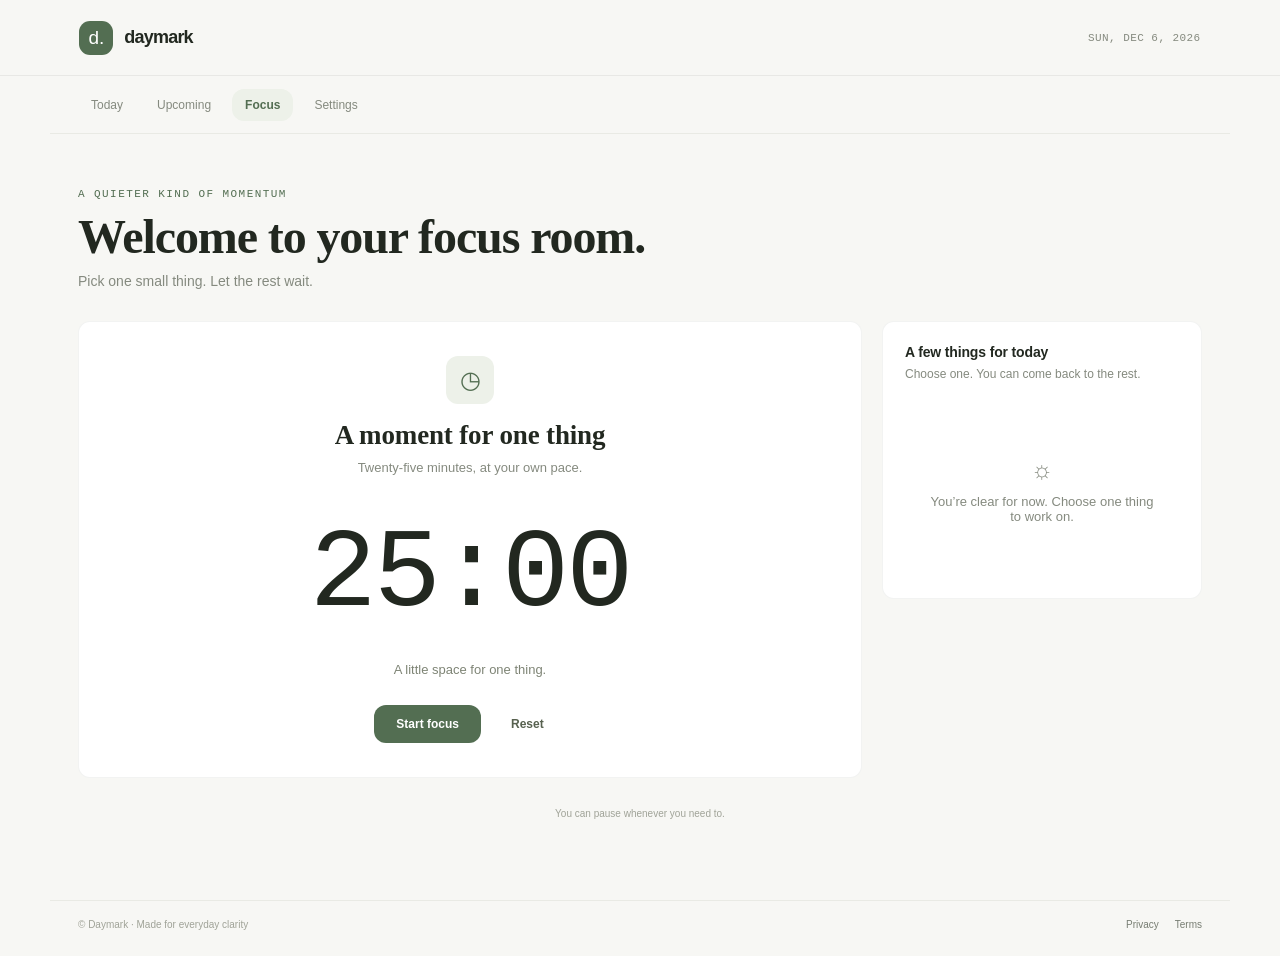
==== focus.html @ 78949c5d "Daymark- Official release" ====
<!DOCTYPE html>
<html lang="en">
<head>
  <meta charset="UTF-8">
  <meta name="viewport" content="width=device-width, initial-scale=1.0">
  <meta name="theme-color" content="#f7f7f4">
  <meta name="description" content="Settle into a focused work session with Daymark's simple focus timer.">
  <title>Focus room — Daymark</title>
  <link rel="stylesheet" href="styles.css">
  <script src="app.js" defer></script>
</head>
<body data-page="focus">
  <div class="app">
    <header class="topbar">
      <a class="brand" href="index.html" aria-label="Daymark home">
        <span class="brand-mark" aria-hidden="true">d.</span>
        <span class="brand-name">daymark</span>
      </a>
      <div class="top-right"><span class="date-label" id="header-date"></span></div>
    </header>
    <nav class="main-nav" aria-label="Main navigation">
      <a class="nav-link" href="index.html">Today</a>
      <a class="nav-link" href="upcoming.html">Upcoming</a>
      <a class="nav-link" href="focus.html" aria-current="page">Focus</a>
      <a class="nav-link" href="settings.html">Settings</a>
    </nav>
    <main>
      <section class="page-heading">
        <div class="eyebrow">A quieter kind of momentum</div>
        <h1>Welcome to your focus room.</h1>
        <p>Pick one small thing. Let the rest wait.</p>
      </section>
      <p class="app-notice" id="app-notice" role="status" hidden></p>
      <div class="focus-page-grid">
        <section class="card focus-room" aria-label="Focus timer">
          <span class="focus-icon" aria-hidden="true">◷</span>
          <h2>A moment for one thing</h2>
          <p class="focus-intro">Twenty-five minutes, at your own pace.</p>
          <div class="timer" id="timer" aria-live="off">25:00</div>
          <p class="timer-sub" id="timer-sub">A little space for one thing.</p>
          <div class="timer-controls">
            <button class="timer-button" id="timer-toggle" type="button">Start focus</button>
            <button class="timer-button secondary" id="timer-reset" type="button">Reset</button>
          </div>
        </section>
        <section class="card focus-task-card" aria-labelledby="focus-task-heading">
          <h2 id="focus-task-heading">A few things for today</h2>
          <p class="settings-copy">Choose one. You can come back to the rest.</p>
          <div class="task-list" id="focus-task-list"></div>
        </section>
      </div>
      <div class="footer-note">You can pause whenever you need to.</div>
    </main>
  </div>
  <footer class="site-footer">
    <span>© Daymark · Made for everyday clarity</span>
    <nav class="footer-links" aria-label="Legal information">
      <a href="privacy.html">Privacy</a>
      <a href="terms.html">Terms</a>
    </nav>
  </footer>
</body>
</html>
---- styles.css ----
:root {
      color-scheme: light;
      --paper: #f7f7f4;
      --surface: #fff;
      --ink: #222820;
      --muted: #858a7f;
      --line: #e9eae4;
      --green: #536e52;
      --green-soft: #edf1e9;
      --orange: #d48a61;
      --shadow: 0 20px 70px rgba(37, 45, 34, .08);
      --radius: 12px;
    }
    * { box-sizing: border-box; }
    body {
      margin: 0;
      min-height: 100vh;
      background: var(--paper);
      color: var(--ink);
      font-family: "DM Sans", sans-serif;
      -webkit-font-smoothing: antialiased;
    }
    button, input, select { font: inherit; }
    button { color: inherit; }
    .app { min-height: 100vh; }
    .topbar {
      height: 76px;
      padding: 0 6.2%;
      display: flex;
      justify-content: space-between;
      align-items: center;
      border-bottom: 1px solid rgba(34, 40, 32, .07);
    }
    .brand { display: flex; align-items: center; gap: 11px; text-decoration: none; color: inherit; }
    .brand-mark {
      width: 34px; height: 34px; background: var(--green); color: white;
      display: grid; place-items: center; border-radius: 11px; font-size: 19px;
    }
    .brand-name { font-size: 18px; font-weight: 700; letter-spacing: -.8px; }
    .top-right { display: flex; align-items: center; gap: 24px; }
    .date-label { font-family: "DM Mono", monospace; font-size: 11px; color: var(--muted); letter-spacing: .04em; }
    .main-nav {
      max-width: 1180px; padding: 0 28px; margin: 0 auto; height: 58px;
      display: flex; align-items: center; gap: 8px; border-bottom: 1px solid var(--line);
    }
    .nav-link {
      text-decoration: none; color: var(--muted); border-radius: var(--radius); padding: 9px 13px;
      font-size: 12px; font-weight: 500; transition: color .2s ease, background .2s ease;
    }
    .nav-link:hover { color: var(--ink); background: #eeefe9; }
    .nav-link[aria-current="page"] { color: var(--green); background: var(--green-soft); font-weight: 700; }
    main { max-width: 1180px; padding: 54px 28px 72px; margin: 0 auto; }
    .welcome { display: flex; justify-content: space-between; align-items: flex-end; gap: 24px; margin-bottom: 38px; }
    .eyebrow { font: 11px "DM Mono", monospace; letter-spacing: .13em; color: var(--green); text-transform: uppercase; }
    h1 { margin: 10px 0 9px; font: 600 clamp(34px, 5vw, 48px)/1.12 "Playfair Display", Georgia, serif; letter-spacing: -1.1px; }
    .welcome p { margin: 0; color: var(--muted); font-size: 14px; }
    .new-task {
      border: 0; border-radius: var(--radius); background: var(--green); color: white; padding: 13px 18px;
      display: inline-flex; align-items: center; gap: 9px; cursor: pointer; font-size: 13px; font-weight: 600;
      transition: background .2s ease, transform .2s ease;
    }
    .new-task:hover { background: #40583f; transform: translateY(-1px); }
    .new-task:active { transform: translateY(0); }
    .plus { font-size: 19px; font-weight: 400; line-height: 12px; }
    .layout { display: grid; grid-template-columns: minmax(0, 1fr) 304px; align-items: start; gap: 22px; }
    .card { background: var(--surface); border: 1px solid rgba(34, 40, 32, .055); border-radius: var(--radius); }
    .heading-inline { display: inline; }
    .app-notice, .form-error { color: #8a4e40; font-size: 12px; }
    .app-notice { margin: -20px 0 22px; }
    .form-error { margin: 0 0 12px; }
    .page-heading { margin-bottom: 32px; }
    .page-heading h1 { margin-bottom: 9px; }
    .page-heading p { margin: 0; color: var(--muted); font-size: 14px; }
    .page-toolbar { display: flex; align-items: center; justify-content: space-between; gap: 16px; margin-bottom: 18px; }
    .page-toolbar .task-count { margin: 0; }
    .day-group { padding: 0 23px; }
    .day-group + .day-group { border-top: 1px solid var(--line); }
    .day-heading { display: flex; align-items: baseline; gap: 10px; padding: 19px 0 5px; }
    .day-heading h2 { font-size: 13px; }
    .day-heading .task-count { margin: 0; }
    .text-link { display: block; width: fit-content; margin: 15px auto 0; text-decoration: none; color: var(--green); font-size: 11px; font-weight: 600; }
    .text-link:hover { color: #354b34; }
    .focus-page-grid { display: grid; grid-template-columns: minmax(0, 1fr) 320px; gap: 20px; align-items: start; }
    .focus-room { padding: 34px; text-align: center; }
    .focus-room .timer { font-size: clamp(76px, 12vw, 112px); padding: 45px 0 30px; }
    .focus-room .timer-sub { margin: 0 0 28px; font-size: 13px; }
    .focus-room .timer-button { padding: 12px 22px; font-size: 12px; }
    .focus-room .focus-icon { width: 48px; height: 48px; border-radius: var(--radius); display: grid; place-items: center; background: var(--green-soft); color: var(--green); margin: 0 auto 16px; font-size: 24px; }
    .focus-room h2 { font: 600 27px "Playfair Display", Georgia, serif; margin: 0; }
    .focus-room .focus-intro { margin: 9px 0 0; color: var(--muted); font-size: 13px; }
    .focus-task-card { padding: 22px; }
    .focus-task-card h2 { margin-bottom: 5px; }
    .focus-task-card .task-list { padding: 0; }
    .settings-grid { display: grid; grid-template-columns: minmax(0, 1fr) 300px; gap: 18px; align-items: start; }
    .settings-card { padding: 24px; }
    .settings-card + .settings-card { margin-top: 16px; }
    .settings-card h2 { margin-bottom: 7px; }
    .settings-copy { margin: 0 0 20px; color: var(--muted); font-size: 12px; line-height: 1.6; }
    .settings-form { max-width: 420px; }
    .settings-message { min-height: 18px; color: var(--green); font-size: 12px; }
    .settings-actions { display: flex; flex-wrap: wrap; gap: 10px; }
    .settings-button { padding: 10px 14px; border: 1px solid var(--line); border-radius: var(--radius); background: white; font-size: 12px; font-weight: 600; cursor: pointer; transition: background .2s, border-color .2s; }
    .settings-button:hover { background: #f4f5f0; border-color: #d7dbd1; }
    .settings-button.danger { color: #8a4e40; }
    .settings-button.danger:hover { background: #fbf3f0; border-color: #ead5cc; }
    .privacy-note { color: var(--muted); font-size: 11px; line-height: 1.7; }
    .tasks-card { overflow: hidden; }
    .section-head { min-height: 75px; padding: 0 23px; display: flex; align-items: center; justify-content: space-between; border-bottom: 1px solid var(--line); }
    h2 { margin: 0; font-size: 14px; font-weight: 700; letter-spacing: -.15px; }
    .task-count { margin-left: 8px; color: var(--muted); font: 11px "DM Mono", monospace; }
    .filters { display: flex; gap: 4px; }
    .filter {
      background: none; border: 0; color: var(--muted); border-radius: var(--radius); cursor: pointer; padding: 7px 10px;
      font-size: 11px; transition: color .2s ease, background .2s ease;
    }
    .filter:hover { color: var(--ink); }
    .filter.active { color: var(--green); background: var(--green-soft); font-weight: 600; }
    .task-list { padding: 4px 23px 8px; }
    .task {
      min-height: 72px; display: grid; grid-template-columns: 20px minmax(0, 1fr) auto;
      align-items: center; gap: 13px; border-bottom: 1px solid #f0f0ec; animation: appear .22s ease both;
    }
    .task:last-child { border-bottom: 0; }
    @keyframes appear { from { opacity: 0; transform: translateY(5px); } to { opacity: 1; transform: translateY(0); } }
    .check {
      appearance: none; width: 19px; height: 19px; border: 1.5px solid #d5d9d0; border-radius: 6px;
      cursor: pointer; margin: 0; display: grid; place-items: center; transition: background .2s, border-color .2s;
    }
    .check:hover { border-color: var(--green); }
    .check:checked { background: var(--green); border-color: var(--green); }
    .check:checked::after { content: "✓"; color: white; font-size: 12px; }
    .task-title { font-size: 13px; font-weight: 500; transition: color .2s; }
    .task.done .task-title { color: #a2a69d; text-decoration: line-through; }
    .task-meta { margin-top: 5px; display: flex; align-items: center; gap: 9px; }
    .task-time { color: var(--muted); font: 10px "DM Mono", monospace; }
    .tag { border-radius: 5px; padding: 3px 7px; font-size: 9px; font-weight: 600; letter-spacing: .01em; }
    .tag.work { color: #597351; background: #eef2e9; }
    .tag.personal { color: #987154; background: #f5eee8; }
    .tag.wellbeing { color: #71829a; background: #edf1f5; }
    .task-delete {
      opacity: 0; border: 0; background: transparent; color: #9b9e95; cursor: pointer; font-size: 18px;
      width: 30px; height: 30px; border-radius: var(--radius); transition: opacity .2s, background .2s;
    }
    .task:hover .task-delete, .task-delete:focus-visible { opacity: 1; }
    .task-delete:hover { background: #f3f2ef; color: #8a4e40; }
    .empty { padding: 52px 20px; text-align: center; color: var(--muted); font-size: 13px; }
    .empty-icon { font-size: 24px; margin-bottom: 10px; }
    .progress-card { padding: 21px 22px 20px; margin-bottom: 16px; }
    .progress-top { display: flex; align-items: center; justify-content: space-between; }
    .progress-number { font: 12px "DM Mono", monospace; color: var(--green); }
    .progress-line { height: 5px; overflow: hidden; border-radius: 9px; background: #eff0ea; margin: 18px 0 12px; }
    .progress-fill { width: 0%; height: 100%; border-radius: inherit; background: var(--green); transition: width .35s ease; }
    .progress-caption { color: var(--muted); font-size: 11px; }
    .focus-card { padding: 21px 22px 22px; background: #f0f1e9; border: 1px solid #e8eade; }
    .focus-head { display: flex; align-items: center; justify-content: space-between; }
    .focus-head h2 { font-size: 13px; }
    .focus-icon { font-size: 16px; }
    .timer { text-align: center; padding: 23px 0 19px; font: 500 47px/1 "DM Mono", monospace; letter-spacing: -3px; }
    .timer-sub { text-align: center; margin-top: -9px; margin-bottom: 17px; font-size: 11px; color: #7e8475; }
    .timer-controls { display: flex; justify-content: center; gap: 8px; }
    .timer-button {
      background: var(--green); color: white; border: 0; border-radius: var(--radius); padding: 9px 18px; font-size: 11px;
      font-weight: 600; cursor: pointer; transition: background .2s, transform .2s;
    }
    .timer-button:hover { background: #40583f; transform: translateY(-1px); }
    .timer-button.secondary { color: #57614f; background: rgba(255,255,255,.72); }
    .timer-button.secondary:hover { background: white; }
    .quote { margin-top: 17px; padding: 17px 20px; }
    .quote-mark { color: var(--orange); font: 28px/1 Georgia, serif; }
    .quote p { margin: 5px 0 10px; color: #63695f; font: 14px/1.55 "Playfair Display", Georgia, serif; }
    .quote span { color: #a0a398; font: 9px "DM Mono", monospace; text-transform: uppercase; letter-spacing: .1em; }
    .footer-note { text-align: center; margin-top: 30px; color: #a0a398; font-size: 10px; }
    .site-footer {
      max-width: 1180px; margin: 0 auto; padding: 18px 28px 26px; border-top: 1px solid var(--line);
      display: flex; justify-content: space-between; align-items: center; gap: 18px; color: #a0a398; font-size: 10px;
    }
    .footer-links { display: flex; gap: 16px; }
    .footer-links a { color: #777d72; text-decoration: none; transition: color .2s ease; }
    .footer-links a:hover { color: var(--green); }
    .legal-copy { max-width: 720px; }
    .legal-copy h2 { margin: 26px 0 8px; font-size: 16px; }
    .legal-copy p, .legal-copy li { color: #686e64; font-size: 13px; line-height: 1.75; }
    .legal-copy ul { padding-left: 20px; }
    dialog {
      width: min(440px, calc(100% - 32px)); padding: 0; border: 1px solid var(--line); border-radius: var(--radius);
      box-shadow: var(--shadow); color: var(--ink);
    }
    dialog::backdrop { background: rgba(25, 31, 24, .34); backdrop-filter: blur(3px); }
    .dialog-inner { padding: 25px; }
    .dialog-head { display: flex; justify-content: space-between; align-items: center; margin-bottom: 20px; }
    .dialog-head h2 { font: 600 23px "Playfair Display", Georgia, serif; }
    .close-dialog { border: 0; background: #f3f3ef; width: 30px; height: 30px; border-radius: var(--radius); cursor: pointer; font-size: 17px; }
    .field { margin-bottom: 15px; }
    .field label { display: block; color: #70756c; font: 10px "DM Mono", monospace; text-transform: uppercase; letter-spacing: .08em; margin-bottom: 7px; }
    .field input, .field select {
      width: 100%; border: 1px solid #e5e7e0; border-radius: var(--radius); background: white; padding: 11px 12px;
      color: var(--ink); font-size: 13px; outline: none; transition: border .2s, box-shadow .2s;
    }
    .field input:focus, .field select:focus { border-color: #84977d; box-shadow: 0 0 0 3px rgba(83,110,82,.1); }
    .form-row { display: grid; grid-template-columns: 1fr 1fr; gap: 12px; }
    .submit-task { width: 100%; justify-content: center; margin-top: 4px; }
    :focus-visible { outline: 2px solid #8ca184; outline-offset: 3px; }
    @media (max-width: 760px) {
      .topbar { height: 66px; padding: 0 22px; }
      .main-nav { padding: 0 16px; overflow-x: auto; }
      main { padding: 38px 20px 50px; }
      .layout { grid-template-columns: 1fr; }
      .sidebar { display: grid; grid-template-columns: 1fr 1fr; gap: 14px; }
      .progress-card, .quote { margin: 0; }
      .focus-card { grid-row: span 2; }
      .focus-page-grid, .settings-grid { grid-template-columns: 1fr; }
    }
    @media (max-width: 510px) {
      .date-label { display: none; }
      .main-nav { height: 54px; gap: 2px; }
      .nav-link { padding: 8px 11px; font-size: 11px; }
      .site-footer { align-items: flex-start; flex-direction: column; padding: 17px 20px 22px; }
      main { padding: 32px 15px 40px; }
      .welcome { align-items: flex-start; flex-direction: column; margin-bottom: 25px; gap: 18px; }
      h1 { font-size: 38px; }
      .section-head { padding: 0 16px; min-height: 68px; }
      .task-list { padding-left: 16px; padding-right: 16px; }
      .filter { padding: 7px 8px; font-size: 10px; }
      .task { gap: 10px; }
      .task-delete { opacity: .6; }
      .sidebar { grid-template-columns: 1fr; }
      .focus-card { grid-row: auto; }
      .page-toolbar { align-items: flex-start; flex-direction: column; }
      .day-group { padding: 0 16px; }
      .focus-room { padding: 26px 16px; }
      .settings-card { padding: 20px 17px; }
    }
    @media (prefers-reduced-motion: reduce) {
      *, *::before, *::after { scroll-behavior: auto !important; animation-duration: .01ms !important; transition-duration: .01ms !important; }
    }
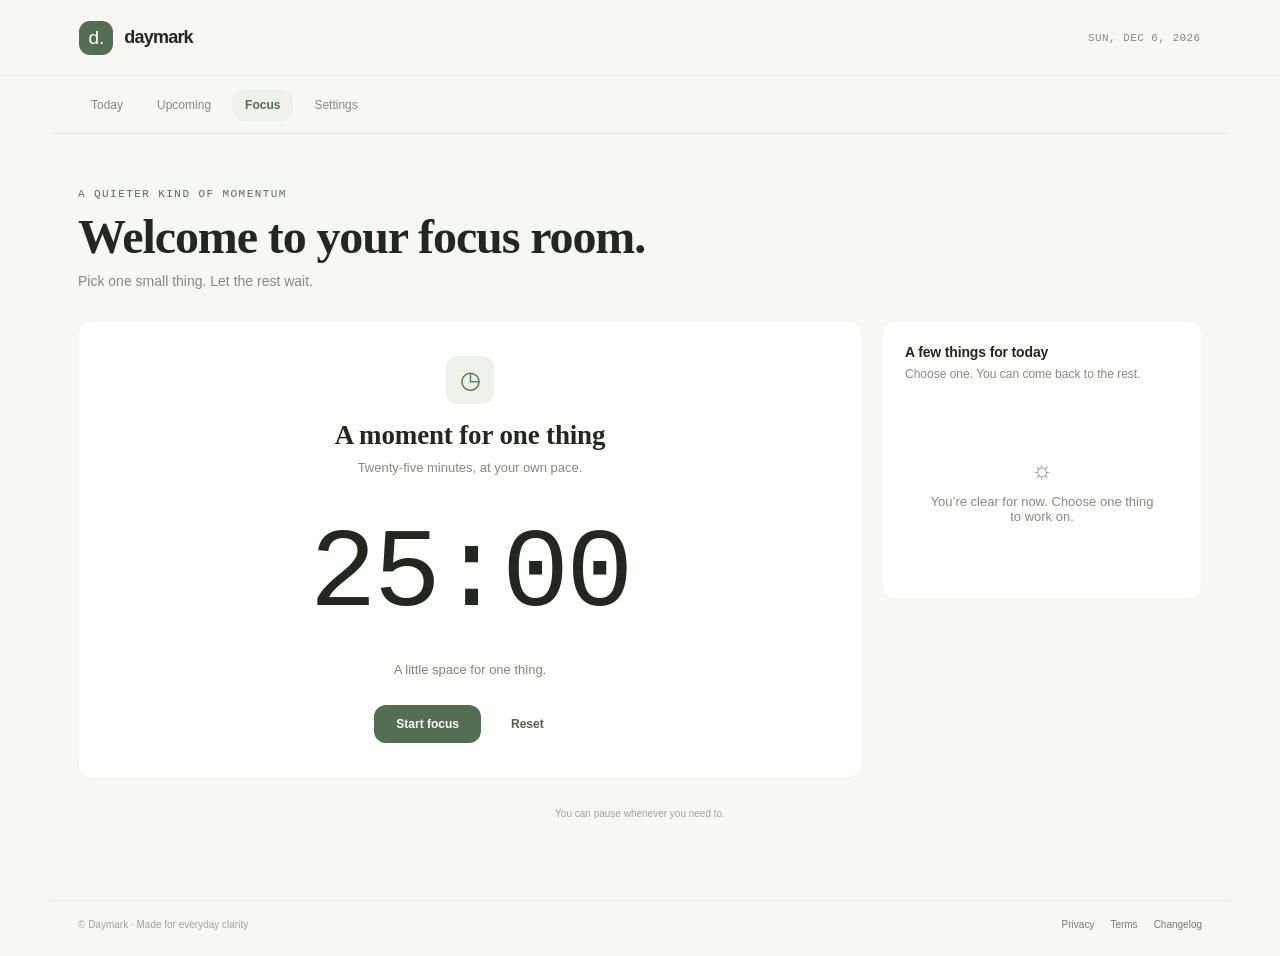
==== commit 24d0a1a9: "upd 1.1.0" ====
--- a/focus.html
+++ b/focus.html
@@ -54,9 +54,10 @@
   </div>
   <footer class="site-footer">
     <span>© Daymark · Made for everyday clarity</span>
-    <nav class="footer-links" aria-label="Legal information">
+    <nav class="footer-links" aria-label="Site information">
       <a href="privacy.html">Privacy</a>
       <a href="terms.html">Terms</a>
+      <a href="changelog.html">Changelog</a>
     </nav>
   </footer>
 </body>
--- a/styles.css
+++ b/styles.css
@@ -96,6 +96,11 @@
     .settings-card + .settings-card { margin-top: 16px; }
     .settings-card h2 { margin-bottom: 7px; }
     .settings-copy { margin: 0 0 20px; color: var(--muted); font-size: 12px; line-height: 1.6; }
+    .settings-card .release-heading { margin-top: 8px; }
+    .release-link { margin: 0; }
+    .release-meta { display: flex; align-items: center; gap: 12px; color: var(--muted); font: 11px "DM Mono", monospace; }
+    .release-version { padding: 6px 8px; border-radius: 8px; background: var(--green-soft); color: var(--green); }
+    .legal-copy .release-title { margin: 16px 0 8px; font: 600 22px "Playfair Display", Georgia, serif; }
     .settings-form { max-width: 420px; }
     .settings-message { min-height: 18px; color: var(--green); font-size: 12px; }
     .settings-actions { display: flex; flex-wrap: wrap; gap: 10px; }
@@ -143,6 +148,9 @@
     }
     .task:hover .task-delete, .task-delete:focus-visible { opacity: 1; }
     .task-delete:hover { background: #f3f2ef; color: #8a4e40; }
+    @media (hover: none) {
+      .task-delete { opacity: 1; }
+    }
     .empty { padding: 52px 20px; text-align: center; color: var(--muted); font-size: 13px; }
     .empty-icon { font-size: 24px; margin-bottom: 10px; }
     .progress-card { padding: 21px 22px 20px; margin-bottom: 16px; }
